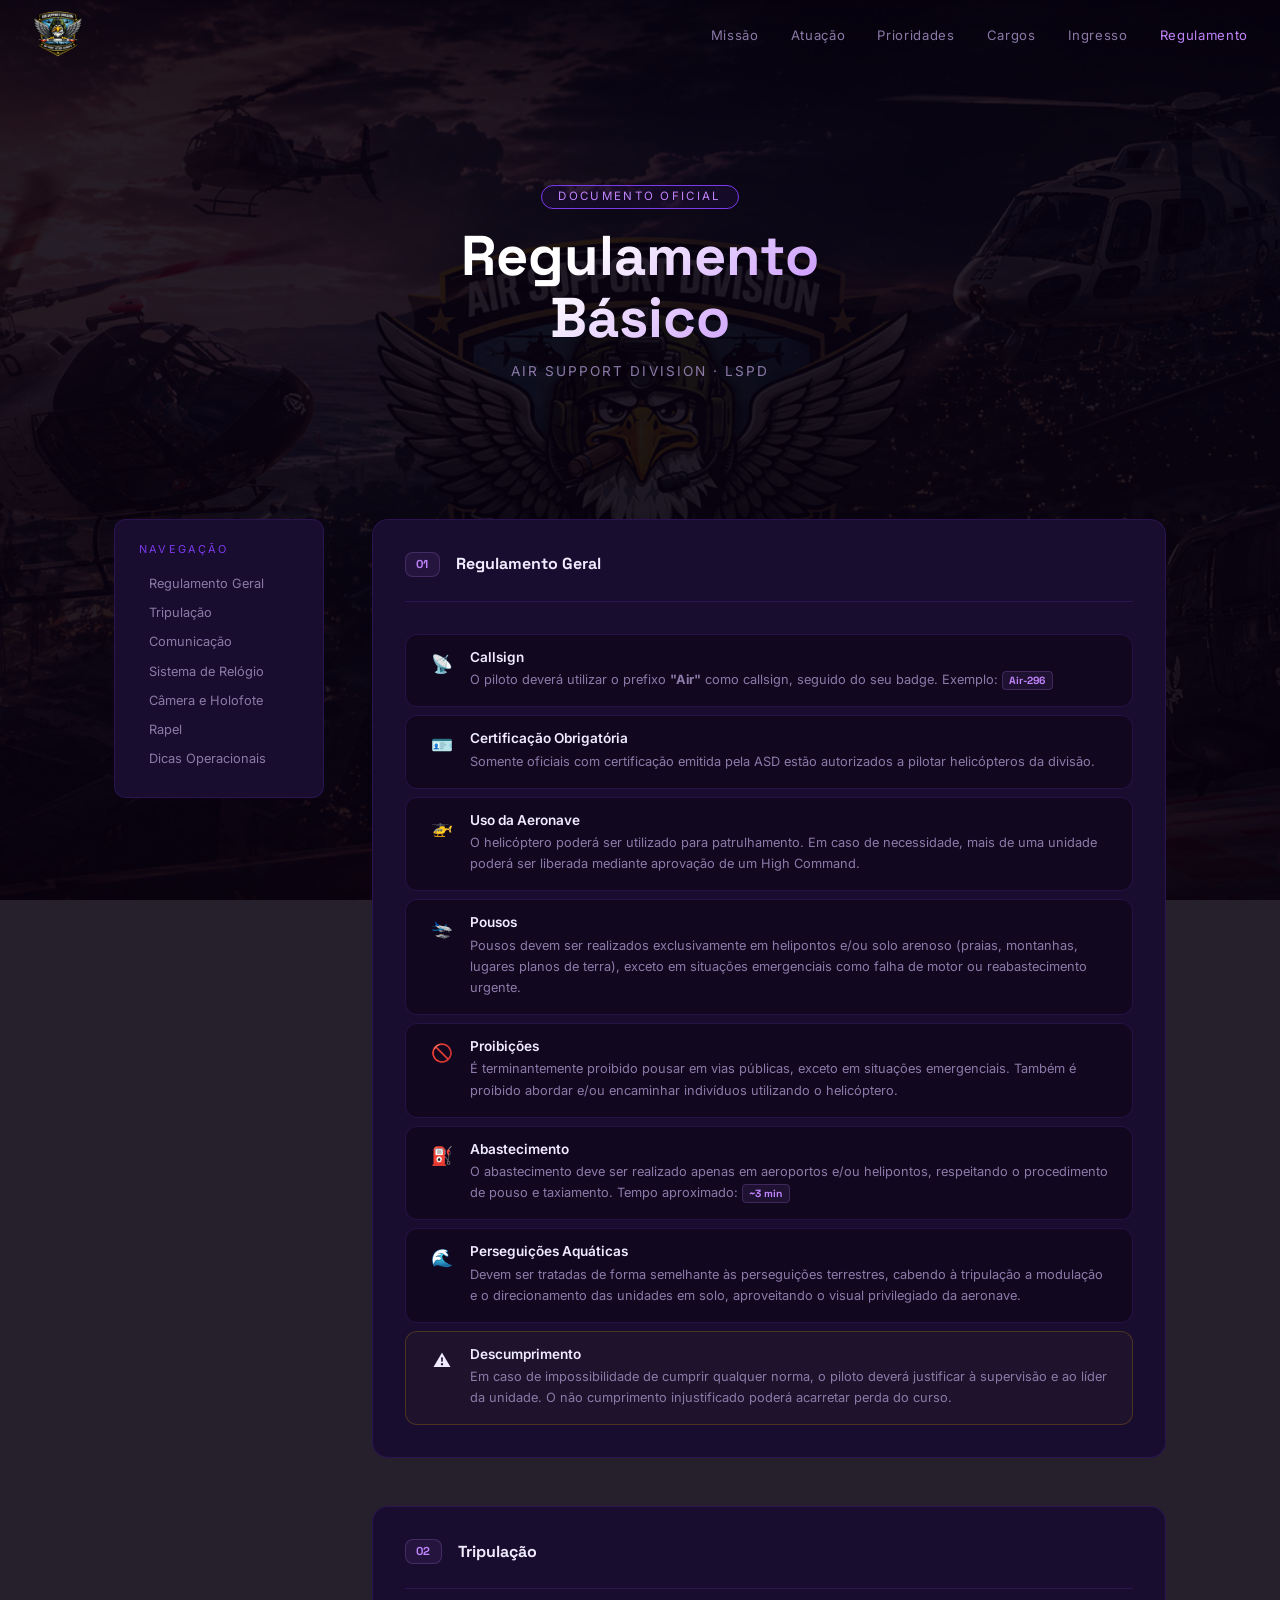
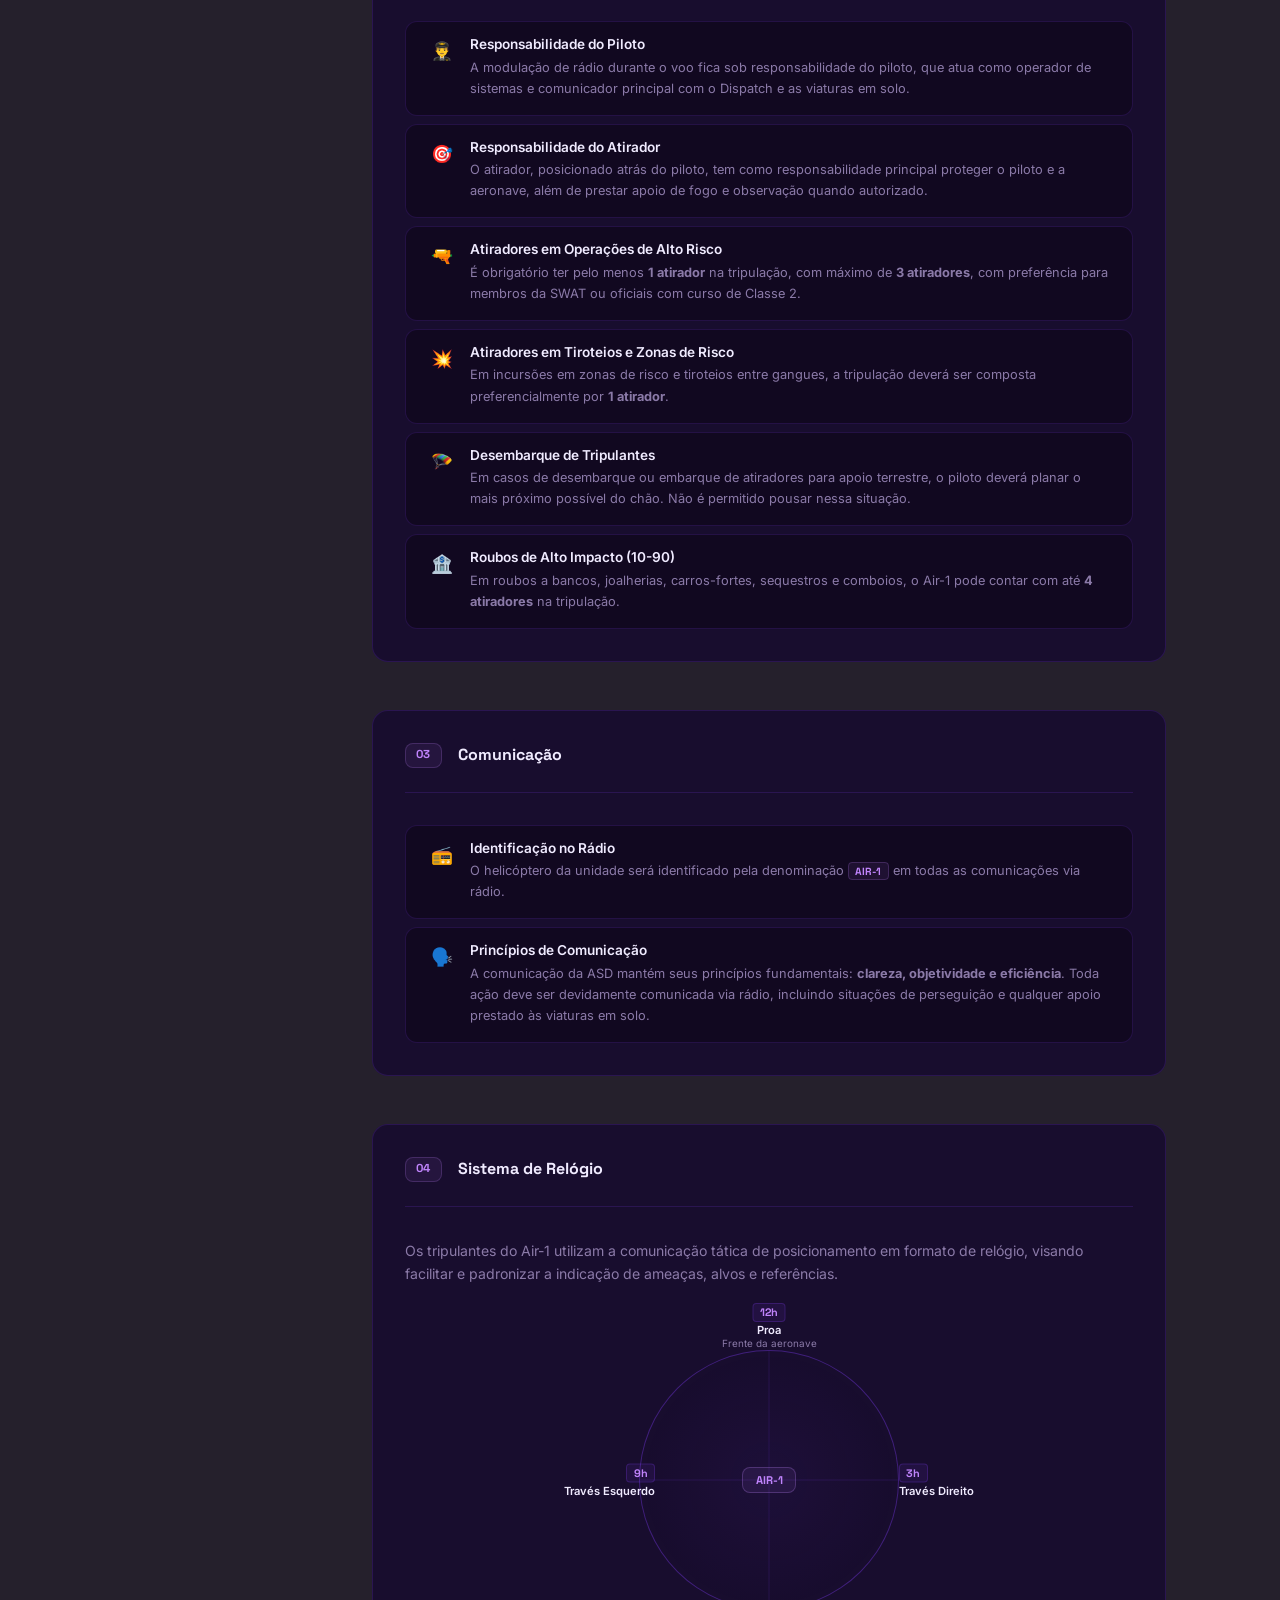
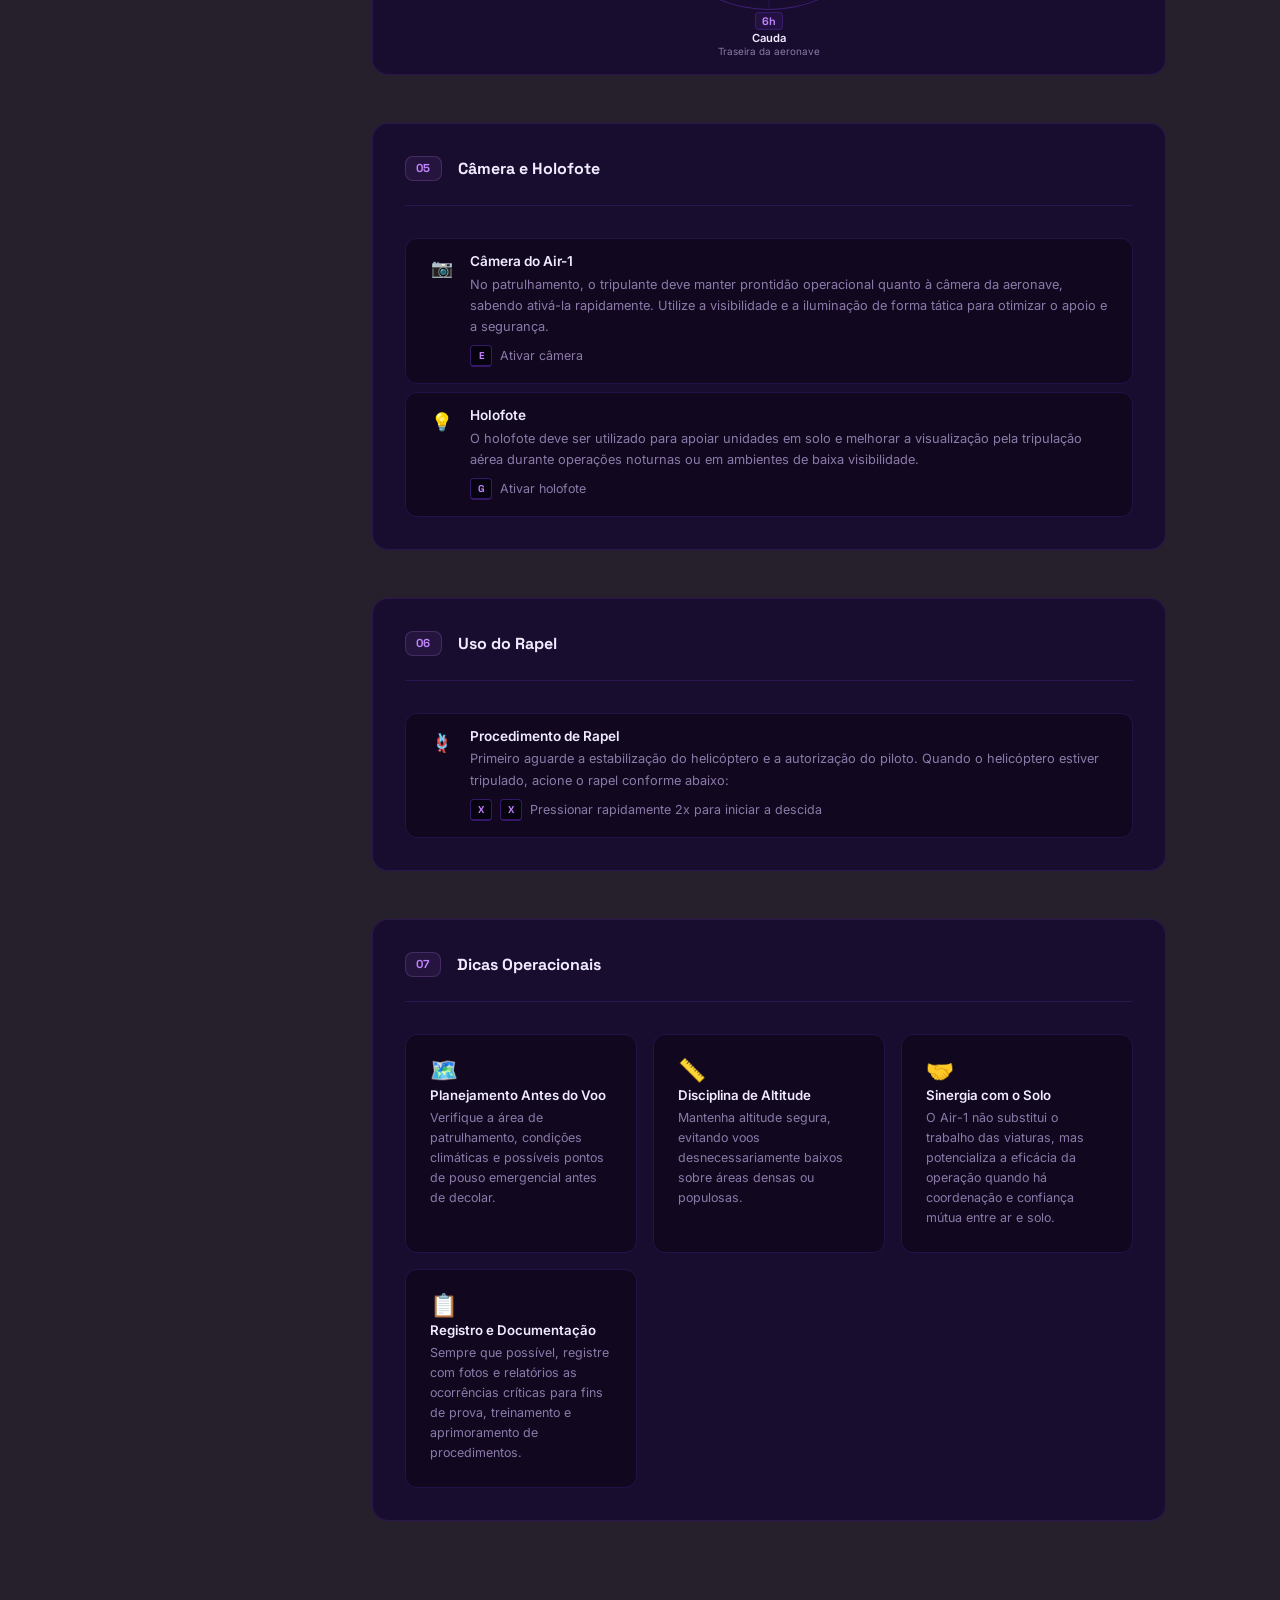
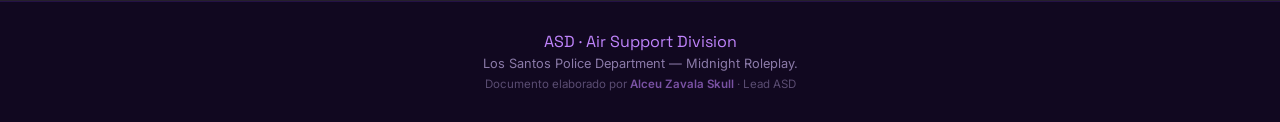
==== pages/regulations.html @ 96100bbd "feat(squad-internal): creates the A.S.D proposal" ====
<!DOCTYPE html>
<html lang="pt-BR">
<head>
  <meta charset="UTF-8" />
  <script src="../assets/js/splash.js" defer></script>
  <meta name="viewport" content="width=device-width, initial-scale=1.0"/>
  <meta name="description" content="Regulamento Básico da Air Support Division — LSPD."/>
  <link rel="icon" type="image/png" href="assets/images/logo-asd.png"/>
  <title>Regulamento | ASD – LSPD</title>

  <link rel="stylesheet" href="../assets/css/reset.css"/>
  <link rel="stylesheet" href="../assets/css/variables.css"/>
  <link rel="stylesheet" href="../assets/css/base.css"/>
  <link rel="stylesheet" href="../assets/css/components.css"/>
  <link rel="stylesheet" href="../assets/css/nav.css"/>
  <link rel="stylesheet" href="../assets/css/sections.css"/>
  <link rel="stylesheet" href="../assets/css/regulations.css"/>
</head>
<body>

  <header>
    <nav class="nav">
     <a href="../index.html" class="nav__logo">
      <img src="../assets/images/logo-asd.png" alt="ASD Logo" class="nav__logo-img"/>
    </a>
      <ul class="nav__links">
        <li><a href="../index.html#mission">Missão</a></li>
        <li><a href="../index.html#operations">Atuação</a></li>
        <li><a href="../index.html#priorities">Prioridades</a></li>
        <li><a href="../index.html#ranks">Cargos</a></li>
        <li><a href="../index.html#join">Ingresso</a></li>
        <li><a href="regulations.html" class="nav__link--active">Regulamento</a></li>
      </ul>
      <button class="nav__toggle" aria-label="Menu">
        <span></span><span></span><span></span>
      </button>
    </nav>
    <div class="nav__mobile">
      <a href="../index.html#mission">Missão</a>
      <a href="../index.html#operations">Atuação</a>
      <a href="../index.html#priorities">Prioridades</a>
      <a href="../index.html#ranks">Cargos</a>
      <a href="../index.html#join">Ingresso</a>
      <a href="regulations.html">Regulamento</a>
    </div>
  </header>

  <section class="page-hero">
    <div class="page-hero__grid"></div>
    <div class="page-hero__content">
      <span class="badge">Documento Oficial</span>
      <h1 class="page-hero__title">Regulamento<br/>Básico</h1>
      <p class="page-hero__subtitle">Air Support Division · LSPD</p>
    </div>
  </section>

  <main class="reg-main">
    <div class="container">
      <div class="reg-layout">

        <aside class="reg-sidebar">
          <div class="reg-sidebar__inner">
            <p class="reg-sidebar__label">Navegação</p>
            <nav class="reg-nav">
              <a href="#general"       class="reg-nav__link">Regulamento Geral</a>
              <a href="#crew"          class="reg-nav__link">Tripulação</a>
              <a href="#communication" class="reg-nav__link">Comunicação</a>
              <a href="#clock"         class="reg-nav__link">Sistema de Relógio</a>
              <a href="#camera"        class="reg-nav__link">Câmera e Holofote</a>
              <a href="#rappel"        class="reg-nav__link">Rapel</a>
              <a href="#tips"          class="reg-nav__link">Dicas Operacionais</a>
            </nav>
          </div>
        </aside>

        <div class="reg-content">

          <!-- GENERAL -->
          <article id="general" class="reg-article reveal">
            <div class="reg-article__header">
              <span class="reg-article__num">01</span>
              <h2 class="reg-article__title">Regulamento Geral</h2>
            </div>
            <div class="reg-rules">

              <div class="reg-rule reveal">
                <div class="reg-rule__icon">📡</div>
                <div class="reg-rule__body">
                  <h3>Callsign</h3>
                  <p>O piloto deverá utilizar o prefixo <strong>"Air"</strong> como callsign, seguido do seu badge. Exemplo: <span class="inline-tag">Air-296</span></p>
                </div>
              </div>

              <div class="reg-rule reveal">
                <div class="reg-rule__icon">🪪</div>
                <div class="reg-rule__body">
                  <h3>Certificação Obrigatória</h3>
                  <p>Somente oficiais com certificação emitida pela ASD estão autorizados a pilotar helicópteros da divisão.</p>
                </div>
              </div>

              <div class="reg-rule reveal">
                <div class="reg-rule__icon">🚁</div>
                <div class="reg-rule__body">
                  <h3>Uso da Aeronave</h3>
                  <p>O helicóptero poderá ser utilizado para patrulhamento. Em caso de necessidade, mais de uma unidade poderá ser liberada mediante aprovação de um High Command.</p>
                </div>
              </div>

              <div class="reg-rule reveal">
                <div class="reg-rule__icon">🛬</div>
                <div class="reg-rule__body">
                  <h3>Pousos</h3>
                  <p>Pousos devem ser realizados exclusivamente em helipontos e/ou solo arenoso (praias, montanhas, lugares planos de terra), exceto em situações emergenciais como falha de motor ou reabastecimento urgente.</p>
                </div>
              </div>

              <div class="reg-rule reveal">
                <div class="reg-rule__icon">🚫</div>
                <div class="reg-rule__body">
                  <h3>Proibições</h3>
                  <p>É terminantemente proibido pousar em vias públicas, exceto em situações emergenciais. Também é proibido abordar e/ou encaminhar indivíduos utilizando o helicóptero.</p>
                </div>
              </div>

              <div class="reg-rule reveal">
                <div class="reg-rule__icon">⛽</div>
                <div class="reg-rule__body">
                  <h3>Abastecimento</h3>
                  <p>O abastecimento deve ser realizado apenas em aeroportos e/ou helipontos, respeitando o procedimento de pouso e taxiamento. Tempo aproximado: <span class="inline-tag">~3 min</span></p>
                </div>
              </div>

              <div class="reg-rule reveal">
                <div class="reg-rule__icon">🌊</div>
                <div class="reg-rule__body">
                  <h3>Perseguições Aquáticas</h3>
                  <p>Devem ser tratadas de forma semelhante às perseguições terrestres, cabendo à tripulação a modulação e o direcionamento das unidades em solo, aproveitando o visual privilegiado da aeronave.</p>
                </div>
              </div>

              <div class="reg-rule reg-rule--warn reveal">
                <div class="reg-rule__icon">⚠️</div>
                <div class="reg-rule__body">
                  <h3>Descumprimento</h3>
                  <p>Em caso de impossibilidade de cumprir qualquer norma, o piloto deverá justificar à supervisão e ao líder da unidade. O não cumprimento injustificado poderá acarretar perda do curso.</p>
                </div>
              </div>

            </div>
          </article>

          <!-- CREW -->
          <article id="crew" class="reg-article reveal">
            <div class="reg-article__header">
              <span class="reg-article__num">02</span>
              <h2 class="reg-article__title">Tripulação</h2>
            </div>
            <div class="reg-rules">

              <div class="reg-rule reveal">
                <div class="reg-rule__icon">👨‍✈️</div>
                <div class="reg-rule__body">
                  <h3>Responsabilidade do Piloto</h3>
                  <p>A modulação de rádio durante o voo fica sob responsabilidade do piloto, que atua como operador de sistemas e comunicador principal com o Dispatch e as viaturas em solo.</p>
                </div>
              </div>

              <div class="reg-rule reveal">
                <div class="reg-rule__icon">🎯</div>
                <div class="reg-rule__body">
                  <h3>Responsabilidade do Atirador</h3>
                  <p>O atirador, posicionado atrás do piloto, tem como responsabilidade principal proteger o piloto e a aeronave, além de prestar apoio de fogo e observação quando autorizado.</p>
                </div>
              </div>

              <div class="reg-rule reveal">
                <div class="reg-rule__icon">🔫</div>
                <div class="reg-rule__body">
                  <h3>Atiradores em Operações de Alto Risco</h3>
                  <p>É obrigatório ter pelo menos <strong>1 atirador</strong> na tripulação, com máximo de <strong>3 atiradores</strong>, com preferência para membros da SWAT ou oficiais com curso de Classe 2.</p>
                </div>
              </div>

              <div class="reg-rule reveal">
                <div class="reg-rule__icon">💥</div>
                <div class="reg-rule__body">
                  <h3>Atiradores em Tiroteios e Zonas de Risco</h3>
                  <p>Em incursões em zonas de risco e tiroteios entre gangues, a tripulação deverá ser composta preferencialmente por <strong>1 atirador</strong>.</p>
                </div>
              </div>

              <div class="reg-rule reveal">
                <div class="reg-rule__icon">🪂</div>
                <div class="reg-rule__body">
                  <h3>Desembarque de Tripulantes</h3>
                  <p>Em casos de desembarque ou embarque de atiradores para apoio terrestre, o piloto deverá planar o mais próximo possível do chão. Não é permitido pousar nessa situação.</p>
                </div>
              </div>

              <div class="reg-rule reveal">
                <div class="reg-rule__icon">🏦</div>
                <div class="reg-rule__body">
                  <h3>Roubos de Alto Impacto (10-90)</h3>
                  <p>Em roubos a bancos, joalherias, carros-fortes, sequestros e comboios, o Air-1 pode contar com até <strong>4 atiradores</strong> na tripulação.</p>
                </div>
              </div>

            </div>
          </article>

          <!-- COMMUNICATION -->
          <article id="communication" class="reg-article reveal">
            <div class="reg-article__header">
              <span class="reg-article__num">03</span>
              <h2 class="reg-article__title">Comunicação</h2>
            </div>
            <div class="reg-rules">

              <div class="reg-rule reveal">
                <div class="reg-rule__icon">📻</div>
                <div class="reg-rule__body">
                  <h3>Identificação no Rádio</h3>
                  <p>O helicóptero da unidade será identificado pela denominação <span class="inline-tag">AIR-1</span> em todas as comunicações via rádio.</p>
                </div>
              </div>

              <div class="reg-rule reveal">
                <div class="reg-rule__icon">🗣️</div>
                <div class="reg-rule__body">
                  <h3>Princípios de Comunicação</h3>
                  <p>A comunicação da ASD mantém seus princípios fundamentais: <strong>clareza, objetividade e eficiência</strong>. Toda ação deve ser devidamente comunicada via rádio, incluindo situações de perseguição e qualquer apoio prestado às viaturas em solo.</p>
                </div>
              </div>

            </div>
          </article>

          <!-- CLOCK -->
          <article id="clock" class="reg-article reveal">
            <div class="reg-article__header">
              <span class="reg-article__num">04</span>
              <h2 class="reg-article__title">Sistema de Relógio</h2>
            </div>
            <p class="reg-article__desc">Os tripulantes do Air-1 utilizam a comunicação tática de posicionamento em formato de relógio, visando facilitar e padronizar a indicação de ameaças, alvos e referências.</p>

            <div class="clock-diagram reveal">
              <div class="clock-face">
                <div class="clock-center">AIR-1</div>
                <div class="clock-point clock-point--top">
                  <span class="clock-point__tag">12h</span>
                  <span class="clock-point__label">Proa</span>
                  <small>Frente da aeronave</small>
                </div>
                <div class="clock-point clock-point--right">
                  <span class="clock-point__tag">3h</span>
                  <span class="clock-point__label">Través Direito</span>
                </div>
                <div class="clock-point clock-point--bottom">
                  <span class="clock-point__tag">6h</span>
                  <span class="clock-point__label">Cauda</span>
                  <small>Traseira da aeronave</small>
                </div>
                <div class="clock-point clock-point--left">
                  <span class="clock-point__tag">9h</span>
                  <span class="clock-point__label">Través Esquerdo</span>
                </div>
                <div class="clock-line clock-line--v"></div>
                <div class="clock-line clock-line--h"></div>
              </div>
            </div>
          </article>

          <!-- CAMERA -->
          <article id="camera" class="reg-article reveal">
            <div class="reg-article__header">
              <span class="reg-article__num">05</span>
              <h2 class="reg-article__title">Câmera e Holofote</h2>
            </div>
            <div class="reg-rules">

              <div class="reg-rule reveal">
                <div class="reg-rule__icon">📷</div>
                <div class="reg-rule__body">
                  <h3>Câmera do Air-1</h3>
                  <p>No patrulhamento, o tripulante deve manter prontidão operacional quanto à câmera da aeronave, sabendo ativá-la rapidamente. Utilize a visibilidade e a iluminação de forma tática para otimizar o apoio e a segurança.</p>
                  <div class="keybind-row">
                    <div class="keybind">
                      <span class="key">E</span>
                      <span>Ativar câmera</span>
                    </div>
                  </div>
                </div>
              </div>

              <div class="reg-rule reveal">
                <div class="reg-rule__icon">💡</div>
                <div class="reg-rule__body">
                  <h3>Holofote</h3>
                  <p>O holofote deve ser utilizado para apoiar unidades em solo e melhorar a visualização pela tripulação aérea durante operações noturnas ou em ambientes de baixa visibilidade.</p>
                  <div class="keybind-row">
                    <div class="keybind">
                      <span class="key">G</span>
                      <span>Ativar holofote</span>
                    </div>
                  </div>
                </div>
              </div>

            </div>
          </article>

          <!-- RAPPEL -->
          <article id="rappel" class="reg-article reveal">
            <div class="reg-article__header">
              <span class="reg-article__num">06</span>
              <h2 class="reg-article__title">Uso do Rapel</h2>
            </div>
            <div class="reg-rules">

              <div class="reg-rule reveal">
                <div class="reg-rule__icon">🪢</div>
                <div class="reg-rule__body">
                  <h3>Procedimento de Rapel</h3>
                  <p>Primeiro aguarde a estabilização do helicóptero e a autorização do piloto. Quando o helicóptero estiver tripulado, acione o rapel conforme abaixo:</p>
                  <div class="keybind-row">
                    <div class="keybind">
                      <span class="key">X</span>
                      <span class="key">X</span>
                      <span>Pressionar rapidamente 2x para iniciar a descida</span>
                    </div>
                  </div>
                </div>
              </div>

            </div>
          </article>

          <!-- TIPS -->
          <article id="tips" class="reg-article reveal">
            <div class="reg-article__header">
              <span class="reg-article__num">07</span>
              <h2 class="reg-article__title">Dicas Operacionais</h2>
            </div>
            <div class="tips-grid">

              <div class="tip-card reveal">
                <div class="tip-card__icon">🗺️</div>
                <h3>Planejamento Antes do Voo</h3>
                <p>Verifique a área de patrulhamento, condições climáticas e possíveis pontos de pouso emergencial antes de decolar.</p>
              </div>
              <div class="tip-card reveal">
                <div class="tip-card__icon">📏</div>
                <h3>Disciplina de Altitude</h3>
                <p>Mantenha altitude segura, evitando voos desnecessariamente baixos sobre áreas densas ou populosas.</p>
              </div>
              <div class="tip-card reveal">
                <div class="tip-card__icon">🤝</div>
                <h3>Sinergia com o Solo</h3>
                <p>O Air-1 não substitui o trabalho das viaturas, mas potencializa a eficácia da operação quando há coordenação e confiança mútua entre ar e solo.</p>
              </div>
              <div class="tip-card reveal">
                <div class="tip-card__icon">📋</div>
                <h3>Registro e Documentação</h3>
                <p>Sempre que possível, registre com fotos e relatórios as ocorrências críticas para fins de prova, treinamento e aprimoramento de procedimentos.</p>
              </div>

            </div>
          </article>

        </div>
      </div>
    </div>
  </main>

  <footer class="footer">
    <div class="container">
      <p class="footer__brand">ASD · Air Support Division</p>
      <p class="footer__text">Los Santos Police Department &mdash; Midnight Roleplay.</p>
      <p class="footer__credit">Documento elaborado por <span>Alceu Zavala Skull</span> · Lead ASD</p>

    </div>
  </footer>

  <script src="../assets/js/nav.js"></script>
  <script src="../assets/js/animations.js"></script>
  <script src="../assets/js/regulations.js"></script>
<div class="splash" id="splash">
  <div class="splash__bg" style="background-image: url('../assets/images/logo-asd.png')"></div>
  <img src="../assets/images/logo-asd.png" alt="ASD" class="splash__logo"/>
</div>
</div>
</div>
</body>
</html>
---- assets/css/variables.css ----
@import url('https://fonts.googleapis.com/css2?family=Inter:wght@300;400;600;700;900&family=Space+Grotesk:wght@400;500;600;700&display=swap');

:root {
  /* Colors */
  --color-bg:           #07020f;
  --color-surface:      #110820;
  --color-card:         #180d2e;
  --color-accent:       #7c3aed;
  --color-accent-alt:   #c084fc;
  --color-text:         #f0ebff;
  --color-muted:        #8b7aa8;
  --color-border:       rgba(124, 58, 237, 0.18);
  --color-border-hover: rgba(124, 58, 237, 0.4);

  /* Glow */
  --glow-accent: 0 0 24px rgba(124, 58, 237, 0.35);
  --glow-alt:    0 0 32px rgba(192, 132, 252, 0.5);

  /* Typography */
  --font-body:    'Inter', sans-serif;
  --font-display: 'Space Grotesk', sans-serif;

  /* Spacing */
  --space-xs:  0.25rem;
  --space-sm:  0.5rem;
  --space-md:  1rem;
  --space-lg:  1.5rem;
  --space-xl:  2rem;
  --space-2xl: 3rem;
  --space-3xl: 5rem;

  /* Border radius */
  --radius-sm:  8px;
  --radius-md:  12px;
  --radius-lg:  16px;
  --radius-pill: 100px;

  /* Transitions */
  --transition-fast: 0.2s ease;
  --transition-base: 0.25s ease;
  --transition-slow: 0.3s ease;

  /* Layout */
  --container-max: 1100px;
  --nav-height: 68px;
}
---- assets/css/base.css ----
@import url('https://fonts.googleapis.com/css2?family=Inter:wght@300;400;600;700;900&family=Space+Grotesk:wght@400;500;600;700&display=swap');

body {
  background-color: var(--color-bg);
  color: var(--color-text);
  font-family: var(--font-body);
  overflow-x: hidden;
}

.container {
  max-width: var(--container-max);
  margin: 0 auto;
  padding: 0 var(--space-lg);
}

section {
  padding: var(--space-3xl) 0;
}

.section-label {
  font-size: 0.72rem;
  letter-spacing: 0.25em;
  text-transform: uppercase;
  color: var(--color-accent);
  margin-bottom: var(--space-sm);
  display: block;
}

.section-title {
  font-family: var(--font-display);
  font-size: clamp(1.6rem, 3.5vw, 2.4rem);
  font-weight: 700;
  line-height: 1.2;
  margin-bottom: var(--space-md);
}

.section-desc {
  color: var(--color-muted);
  max-width: 600px;
  line-height: 1.7;
  font-size: 0.95rem;
}

.surface-bg {
  background-color: var(--color-surface);
}

/* ── Splash Screen ── */
.splash {
  position: fixed;
  inset: 0;
  z-index: 9999;
  display: flex;
  align-items: center;
  justify-content: center;
  background: var(--color-bg);
  transition: opacity 0.8s ease, visibility 0.8s ease;
}

.splash__bg {
  position: absolute;
  inset: 0;
  background-image: url('assets/images/logo-asd.png');
  background-size: 50%;
  background-position: center;
  background-repeat: no-repeat;
  opacity: 0.06;
}

.splash__logo {
  position: relative;
  z-index: 2;
  width: 320px;
  height: 320px;
  object-fit: contain;
  filter: drop-shadow(0 0 40px rgba(124, 58, 237, 0.4));
  animation: splashPulse 2s ease-in-out infinite;
}

@keyframes splashPulse {
  0%, 100% { transform: scale(1);    opacity: 1; }
  50%       { transform: scale(1.04); opacity: 0.9; }
}

.splash.hidden {
  opacity: 0;
  visibility: hidden;
}
---- assets/css/components.css ----
/* ── Buttons ── */
.btn {
  display: inline-block;
  padding: 0.75rem 2rem;
  border-radius: var(--radius-sm);
  font-family: var(--font-body);
  font-weight: 600;
  font-size: 0.9rem;
  letter-spacing: 0.05em;
  border: none;
  cursor: pointer;
  transition: all var(--transition-base);
}

.btn-primary {
  background: var(--color-accent);
  color: #fff;
  box-shadow: var(--glow-accent);
}

.btn-primary:hover {
  background: var(--color-accent-alt);
  color: #07020f;
  transform: translateY(-2px);
  box-shadow: var(--glow-alt);
}

.btn-outline {
  background: transparent;
  color: var(--color-text);
  border: 1px solid var(--color-border);
}

.btn-outline:hover {
  border-color: var(--color-accent);
  color: var(--color-accent-alt);
  transform: translateY(-2px);
}

/* ── Badge ── */
.badge {
  display: inline-block;
  border: 1px solid var(--color-accent);
  color: var(--color-accent-alt);
  font-size: 0.72rem;
  letter-spacing: 0.2em;
  text-transform: uppercase;
  padding: 0.35rem 1rem;
  border-radius: var(--radius-pill);
  background: rgba(124, 58, 237, 0.08);
}

/* ── Cards ── */
.card {
  background: var(--color-card);
  border: 1px solid var(--color-border);
  border-radius: var(--radius-md);
  transition: all var(--transition-slow);
}

.card:hover {
  border-color: var(--color-border-hover);
  box-shadow: var(--glow-accent);
  transform: translateY(-4px);
}

.card-lined::before {
  content: '';
  position: absolute;
  top: 0; left: 0; right: 0;
  height: 2px;
  background: linear-gradient(90deg, var(--color-accent), var(--color-accent-alt));
  transform: scaleX(0);
  transition: transform var(--transition-slow);
  transform-origin: left;
}

.card-lined:hover::before {
  transform: scaleX(1);
}

/* ── Code tag ── */
.code-tag {
  font-family: var(--font-display);
  font-size: 0.8rem;
  color: var(--color-accent-alt);
  background: rgba(192, 132, 252, 0.08);
  border: 1px solid rgba(192, 132, 252, 0.2);
  padding: 0.5rem 0.75rem;
  border-radius: var(--radius-sm);
  white-space: nowrap;
}

/* ── Step number ── */
.step-num {
  font-family: var(--font-display);
  font-size: 0.75rem;
  font-weight: 700;
  color: var(--color-accent-alt);
  background: rgba(192, 132, 252, 0.08);
  border: 1px solid rgba(192, 132, 252, 0.2);
  width: 32px;
  height: 32px;
  border-radius: var(--radius-sm);
  display: flex;
  align-items: center;
  justify-content: center;
  flex-shrink: 0;
}

/* ── Dot ── */
.dot {
  width: 8px;
  height: 8px;
  border-radius: 50%;
  background: var(--color-accent-alt);
  flex-shrink: 0;
}

/* ── Stat card ── */
.stat-card {
  background: var(--color-card);
  border: 1px solid var(--color-border);
  border-radius: var(--radius-md);
  padding: var(--space-lg);
  text-align: center;
  transition: all var(--transition-base);
}

.stat-card:hover {
  border-color: var(--color-accent);
  box-shadow: var(--glow-accent);
  transform: translateY(-3px);
}

.stat-number {
  font-family: var(--font-display);
  font-size: 2rem;
  font-weight: 900;
  color: var(--color-accent-alt);
}

.stat-label {
  font-size: 0.75rem;
  color: var(--color-muted);
  text-transform: uppercase;
  letter-spacing: 0.1em;
  margin-top: var(--space-xs);
}
---- assets/css/nav.css ----
.nav {
  position: fixed;
  top: 0; left: 0; right: 0;
  z-index: 9999;
  height: var(--nav-height);
  padding: 0 var(--space-xl);
  display: flex;
  align-items: center;
  justify-content: space-between;
  background: transparent;
  backdrop-filter: none;
  -webkit-backdrop-filter: none;
  border-bottom: none;
  transition: background var(--transition-base);
}

.nav--scrolled {
  background: rgba(7, 2, 15, 0.97);
  backdrop-filter: blur(12px);
  -webkit-backdrop-filter: blur(12px);
  border-bottom: 1px solid var(--color-border);
}

.nav__logo-img {
  width: 52px;
  height: 52px;
  object-fit: contain;
}

.nav__logo {
  font-family: var(--font-display);
  font-size: 0.9rem;
  font-weight: 700;
  color: var(--color-accent-alt);
  letter-spacing: 0.1em;
}

.nav__links {
  display: flex;
  gap: var(--space-xl);
}

.nav__links a {
  font-size: 0.82rem;
  color: var(--color-muted);
  letter-spacing: 0.05em;
  transition: color var(--transition-fast);
  position: relative;
}

.nav__links a::after {
  content: '';
  position: absolute;
  bottom: -4px;
  left: 0; right: 0;
  height: 1px;
  background: var(--color-accent-alt);
  transform: scaleX(0);
  transition: transform var(--transition-base);
}

.nav__links a:hover {
  color: var(--color-accent-alt);
}

.nav__links a:hover::after {
  transform: scaleX(1);
}

.nav__toggle {
  display: none;
  flex-direction: column;
  gap: 5px;
  cursor: pointer;
  padding: var(--space-sm);
  background: none;
  border: none;
}

.nav__toggle span {
  display: block;
  width: 24px;
  height: 2px;
  background: var(--color-text);
  border-radius: 2px;
  transition: all var(--transition-base);
}

.nav__toggle.active span:nth-child(1) {
  transform: translateY(7px) rotate(45deg);
}
.nav__toggle.active span:nth-child(2) {
  opacity: 0;
}
.nav__toggle.active span:nth-child(3) {
  transform: translateY(-7px) rotate(-45deg);
}

.nav__mobile {
  display: none;
  position: fixed;
  top: var(--nav-height);
  left: 0; right: 0;
  background: rgba(7, 2, 15, 0.98);
  backdrop-filter: blur(12px);
  border-bottom: 1px solid var(--color-border);
  padding: var(--space-lg);
  flex-direction: column;
  gap: var(--space-md);
  z-index: 9998;
}

.nav__mobile.open {
  display: flex;
}

.nav__mobile a {
  font-size: 0.9rem;
  color: var(--color-muted);
  padding: var(--space-sm) 0;
  border-bottom: 1px solid var(--color-border);
  transition: color var(--transition-fast);
}

.nav__mobile a:hover {
  color: var(--color-accent-alt);
}

@media (max-width: 768px) {
  .nav__links  { display: none; }
  .nav__toggle { display: flex; }
}
---- assets/css/sections.css ----
/* ── Mission ── */
.mission__grid {
  display: grid;
  grid-template-columns: 1fr 1fr;
  gap: var(--space-xl);
  margin-top: var(--space-2xl);
  align-items: center;
}

.mission__text p {
  color: var(--color-muted);
  line-height: 1.8;
  margin-bottom: var(--space-md);
  font-size: 0.95rem;
}

.mission__stats {
  display: grid;
  grid-template-columns: 1fr 1fr;
  gap: var(--space-md);
}

/* ── Operations ── */
.ops__grid {
  display: grid;
  grid-template-columns: repeat(auto-fit, minmax(220px, 1fr));
  gap: var(--space-lg);
  margin-top: var(--space-2xl);
}

.ops__card {
  padding: 1.75rem var(--space-lg);
  position: relative;
  overflow: hidden;
}

.ops__icon {
  font-size: 1.8rem;
  margin-bottom: var(--space-sm);
}

.ops__card h3 {
  font-size: 0.9rem;
  font-weight: 600;
  margin-bottom: 0.4rem;
}

.ops__card p {
  font-size: 0.8rem;
  color: var(--color-muted);
  line-height: 1.6;
}

/* ── Priorities ── */
.priority__list {
  margin-top: var(--space-2xl);
  display: flex;
  flex-direction: column;
  gap: var(--space-md);
}

.priority__item {
  display: flex;
  align-items: center;
  gap: var(--space-lg);
  padding: var(--space-lg);
}

.priority__item .code-tag {
  flex-shrink: 0;
  width: 120px;
  text-align: center;
}

.priority__text {
  display: flex;
  flex-direction: column;
  justify-content: center;
  gap: 0.35rem;
  flex: 1;
  min-width: 0;
}

.priority__item h3 {
  font-size: 0.95rem;
  font-weight: 600;
  margin: 0;
}

.priority__item p {
  font-size: 0.82rem;
  color: var(--color-muted);
  line-height: 1.6;
  margin: 0;
}

/* ── Ranks ── */
.ranks__grid {
  display: grid;
  grid-template-columns: repeat(auto-fit, minmax(180px, 1fr));
  gap: var(--space-md);
  margin-top: var(--space-2xl);
}

.rank__card {
  padding: var(--space-lg);
  text-align: center;
}

.rank__icon {
  font-size: 2rem;
  margin-bottom: var(--space-sm);
}

.rank__name {
  font-family: var(--font-display);
  font-size: 0.78rem;
  font-weight: 700;
  color: var(--color-accent-alt);
  letter-spacing: 0.1em;
  margin-bottom: var(--space-sm);
}

.rank__desc {
  font-size: 0.78rem;
  color: var(--color-muted);
  line-height: 1.6;
}

/* ── Join ── */
.join__inner {
  background: var(--color-card);
  border: 1px solid var(--color-border);
  border-radius: var(--radius-lg);
  padding: var(--space-2xl);
  margin-top: var(--space-2xl);
  display: grid;
  grid-template-columns: 1fr 1fr;
  gap: var(--space-2xl);
  align-items: start;
}

.join__reqs h3,
.join__steps h3 {
  font-size: 0.72rem;
  letter-spacing: 0.2em;
  text-transform: uppercase;
  color: var(--color-accent);
  margin-bottom: var(--space-md);
}

.req__item {
  display: flex;
  align-items: center;
  gap: var(--space-sm);
  padding: 0.75rem 0;
  border-bottom: 1px solid var(--color-border);
  font-size: 0.88rem;
  color: var(--color-muted);
}

.req__item:last-child {
  border-bottom: none;
}

.step__item {
  display: flex;
  align-items: flex-start;
  gap: var(--space-md);
  margin-bottom: var(--space-lg);
}

.step__text h4 {
  font-size: 0.9rem;
  font-weight: 600;
  margin-bottom: 0.2rem;
}

.step__text p {
  font-size: 0.8rem;
  color: var(--color-muted);
  line-height: 1.5;
}

.join__cta {
  display: flex;
  justify-content: center;
  margin-top: var(--space-xl);
}

/* ── Footer ── */
.footer {
  background: var(--color-surface);
  border-top: 1px solid var(--color-border);
  padding: var(--space-xl) 0;
  text-align: center;
}

.footer__brand {
  font-family: var(--font-display);
  font-size: 1rem;
  color: var(--color-accent-alt);
  margin-bottom: var(--space-sm);
}

.footer__text {
  font-size: 0.8rem;
  color: var(--color-muted);
}

/* ── Animations (reveal on scroll) ── */
.reveal {
  opacity: 0;
  transform: translateY(24px);
  transition: opacity 0.6s ease, transform 0.6s ease;
}

.reveal.visible {
  opacity: 1;
  transform: translateY(0);
}

/* ── Responsive ── */
@media (max-width: 768px) {
  .mission__grid { grid-template-columns: 1fr; }
  .join__inner   { grid-template-columns: 1fr; gap: var(--space-xl); }
}

@media (max-width: 480px) {
  .mission__stats { grid-template-columns: 1fr 1fr; }
}
---- assets/css/regulations.css ----
html {
  background-image: url('../../assets/images/image.png');
  background-size: cover;
  background-position: center top;
  background-repeat: no-repeat;
  background-attachment: fixed;
}

body {
  background-color: rgba(7, 2, 15, 0.88);
}

/* ── Active nav link ── */
.nav__link--active {
  color: var(--color-accent-alt) !important;
}

/* ── Page Hero ── */
.page-hero {
  min-height: 55vh;
  display: flex;
  align-items: center;
  justify-content: center;
  text-align: center;
  position: relative;
  padding: var(--space-xl);
  padding-top: calc(var(--nav-height) + var(--space-xl));
  overflow: hidden;
}

.page-hero__grid {
  display: none;
}

.page-hero__content {
  position: relative;
  z-index: 1;
  display: flex;
  flex-direction: column;
  align-items: center;
  gap: var(--space-md);
}

.page-hero__title {
  font-family: var(--font-display);
  font-size: clamp(2rem, 5vw, 3.5rem);
  font-weight: 900;
  line-height: 1.1;
  background: linear-gradient(135deg, #ffffff 30%, var(--color-accent-alt) 100%);
  -webkit-background-clip: text;
  -webkit-text-fill-color: transparent;
  background-clip: text;
}

.page-hero__subtitle {
  font-size: 0.85rem;
  color: var(--color-muted);
  letter-spacing: 0.15em;
  text-transform: uppercase;
}

/* ── Layout ── */
.reg-main {
  padding: var(--space-lg) 0 var(--space-3xl);
}

.reg-layout {
  display: grid;
  grid-template-columns: 210px 1fr;
  gap: var(--space-2xl);
}

/* ── Sidebar ── */
.reg-sidebar {
  position: sticky;
  top: calc(var(--nav-height) + 16px);
  align-self: start;
  height: fit-content;
}

.reg-sidebar__inner {
  background: var(--color-card);
  border: 1px solid var(--color-border);
  border-radius: var(--radius-md);
  padding: var(--space-lg);
}

.reg-sidebar__label {
  font-size: 0.68rem;
  letter-spacing: 0.2em;
  text-transform: uppercase;
  color: var(--color-accent);
  margin-bottom: var(--space-md);
}

.reg-nav {
  display: flex;
  flex-direction: column;
  gap: 2px;
}

.reg-nav__link {
  font-size: 0.8rem;
  color: var(--color-muted);
  padding: 0.45rem var(--space-sm);
  border-radius: var(--radius-sm);
  transition: all var(--transition-fast);
  border-left: 2px solid transparent;
  display: block;
  text-decoration: none;
}

.reg-nav__link:hover,
.reg-nav__link.active {
  color: var(--color-accent-alt);
  background: rgba(124, 58, 237, 0.06);
  border-left-color: var(--color-accent-alt);
}

/* ── Articles ── */
.reg-content {
  display: flex;
  flex-direction: column;
  gap: var(--space-2xl);
  min-width: 0;
}

.reg-article {
  background: var(--color-card);
  border: 1px solid var(--color-border);
  border-radius: var(--radius-lg);
  padding: var(--space-xl);
  scroll-margin-top: calc(var(--nav-height) + 24px);
}

.reg-article__header {
  display: flex;
  align-items: center;
  gap: var(--space-md);
  margin-bottom: var(--space-xl);
  padding-bottom: var(--space-lg);
  border-bottom: 1px solid var(--color-border);
}

.reg-article__num {
  font-family: var(--font-display);
  font-size: 0.72rem;
  font-weight: 700;
  color: var(--color-accent-alt);
  background: rgba(192, 132, 252, 0.08);
  border: 1px solid rgba(192, 132, 252, 0.2);
  padding: 0.35rem 0.65rem;
  border-radius: var(--radius-sm);
  white-space: nowrap;
  flex-shrink: 0;
}

.reg-article__title {
  font-family: var(--font-display);
  font-size: 1rem;
  font-weight: 700;
}

.reg-article__desc {
  color: var(--color-muted);
  font-size: 0.88rem;
  line-height: 1.7;
  margin-bottom: var(--space-xl);
}

/* ── Rules ── */
.reg-rules {
  display: flex;
  flex-direction: column;
  gap: var(--space-sm);
}

.reg-rule {
  display: flex;
  gap: var(--space-md);
  align-items: flex-start;
  padding: var(--space-md) var(--space-lg);
  background: var(--color-surface);
  border: 1px solid var(--color-border);
  border-radius: var(--radius-md);
  transition: border-color var(--transition-base);
}

.reg-rule:hover {
  border-color: var(--color-border-hover);
}

.reg-rule--warn {
  border-color: rgba(255,180,0,0.2);
  background: rgba(255,180,0,0.03);
}

.reg-rule--warn:hover {
  border-color: rgba(255,180,0,0.4);
}

.reg-rule__icon {
  font-size: 1.1rem;
  line-height: 1.5;
  flex-shrink: 0;
  width: 24px;
  text-align: center;
}

.reg-rule__body {
  flex: 1;
  min-width: 0;
}

.reg-rule__body h3 {
  font-size: 0.85rem;
  font-weight: 600;
  margin-bottom: 0.3rem;
  color: var(--color-text);
}

.reg-rule__body p {
  font-size: 0.8rem;
  color: var(--color-muted);
  line-height: 1.65;
  white-space: normal;
  overflow: visible;
  overflow-wrap: break-word;
}

/* ── Inline tag ── */
.inline-tag {
  display: inline;
  font-family: var(--font-display);
  font-size: 0.65rem;
  font-weight: 700;
  color: var(--color-accent-alt);
  background: rgba(192, 132, 252, 0.08);
  border: 1px solid rgba(192, 132, 252, 0.2);
  padding: 0.1rem 0.4rem;
  border-radius: 4px;
  vertical-align: middle;
  white-space: nowrap;
}

/* ── Keybind ── */
.keybind-row {
  margin-top: var(--space-sm);
}

.keybind {
  display: inline-flex;
  align-items: center;
  gap: var(--space-sm);
  font-size: 0.78rem;
  color: var(--color-muted);
  flex-wrap: wrap;
}

.key {
  display: inline-flex;
  align-items: center;
  justify-content: center;
  min-width: 22px;
  height: 22px;
  padding: 0 0.35rem;
  background: var(--color-bg);
  border: 1px solid var(--color-border-hover);
  border-bottom-width: 2px;
  border-radius: 4px;
  font-family: var(--font-display);
  font-size: 0.62rem;
  font-weight: 700;
  color: var(--color-accent-alt);
}

/* ── Clock Diagram ── */
.clock-diagram {
  display: flex;
  justify-content: center;
  padding: var(--space-xl) 0;
}

.clock-face {
  position: relative;
  width: 260px;
  height: 260px;
  border-radius: 50%;
  border: 1px solid var(--color-border-hover);
  background: radial-gradient(circle, rgba(124, 58, 237, 0.06) 0%, transparent 70%);
  display: flex;
  align-items: center;
  justify-content: center;
}

.clock-center {
  font-family: var(--font-display);
  font-size: 0.7rem;
  font-weight: 700;
  color: var(--color-accent-alt);
  background: rgba(192, 132, 252, 0.08);
  border: 1px solid rgba(192, 132, 252, 0.25);
  padding: 0.4rem 0.8rem;
  border-radius: var(--radius-sm);
  z-index: 2;
}

.clock-line {
  position: absolute;
  background: rgba(124, 58, 237, 0.15);
  pointer-events: none;
}

.clock-line--v {
  width: 1px;
  height: 100%;
  left: 50%;
  top: 0;
  transform: translateX(-50%);
}

.clock-line--h {
  height: 1px;
  width: 100%;
  top: 50%;
  left: 0;
  transform: translateY(-50%);
}

.clock-point {
  position: absolute;
  display: flex;
  flex-direction: column;
  align-items: center;
  gap: 3px;
  text-align: center;
}

.clock-point--top    { top: -48px;  left: 50%; transform: translateX(-50%); }
.clock-point--right  { right: -76px; top: 50%; transform: translateY(-50%); align-items: flex-start; text-align: left; }
.clock-point--bottom { bottom: -48px; left: 50%; transform: translateX(-50%); }
.clock-point--left   { left: -76px; top: 50%; transform: translateY(-50%); align-items: flex-end; text-align: right; }

.clock-point__tag {
  font-family: var(--font-display);
  font-size: 0.68rem;
  font-weight: 700;
  color: var(--color-accent-alt);
  background: rgba(124, 58, 237, 0.1);
  border: 1px solid rgba(124, 58, 237, 0.25);
  padding: 0.18rem 0.4rem;
  border-radius: 4px;
}

.clock-point__label {
  font-size: 0.7rem;
  font-weight: 600;
  color: var(--color-text);
}

.clock-point small {
  font-size: 0.62rem;
  color: var(--color-muted);
}

/* ── Tips grid ── */
.tips-grid {
  display: grid;
  grid-template-columns: repeat(auto-fit, minmax(190px, 1fr));
  gap: var(--space-md);
}

.tip-card {
  background: var(--color-surface);
  border: 1px solid var(--color-border);
  border-radius: var(--radius-md);
  padding: var(--space-lg);
  transition: all var(--transition-base);
}

.tip-card:hover {
  border-color: var(--color-border-hover);
  transform: translateY(-3px);
  box-shadow: var(--glow-accent);
}

.tip-card__icon {
  font-size: 1.4rem;
  margin-bottom: var(--space-sm);
}

.tip-card h3 {
  font-size: 0.83rem;
  font-weight: 600;
  margin-bottom: 0.35rem;
  color: var(--color-text);
}

.tip-card p {
  font-size: 0.78rem;
  color: var(--color-muted);
  line-height: 1.6;
}

/* ── Footer ── */
.footer {
  background: var(--color-surface);
  border-top: 1px solid var(--color-border);
  padding: var(--space-xl) 0;
  text-align: center;
}

.footer__brand {
  font-family: var(--font-display);
  font-size: 1rem;
  color: var(--color-accent-alt);
  margin-bottom: var(--space-sm);
}

.footer__text {
  font-size: 0.8rem;
  color: var(--color-muted);
}

.footer__credit {
  font-size: 0.72rem;
  color: var(--color-muted);
  margin-top: var(--space-sm);
  opacity: 0.6;
}

.footer__credit span {
  color: var(--color-accent-alt);
  font-weight: 600;
  opacity: 1;
}

/* ── Responsive ── */
@media (max-width: 900px) {
  .reg-layout {
    grid-template-columns: 1fr;
  }

  .reg-sidebar {
    position: static;
  }

  .reg-nav {
    flex-direction: row;
    flex-wrap: wrap;
    gap: var(--space-sm);
  }

  .reg-nav__link {
    border-left: none;
    border-bottom: 2px solid transparent;
    padding: 0.4rem var(--space-sm);
  }

  .reg-nav__link:hover,
  .reg-nav__link.active {
    border-left-color: transparent;
    border-bottom-color: var(--color-accent-alt);
  }
}

@media (max-width: 480px) {
  .clock-face {
    width: 200px;
    height: 200px;
  }

  .clock-point--right { right: -68px; }
  .clock-point--left  { left: -68px; }
}
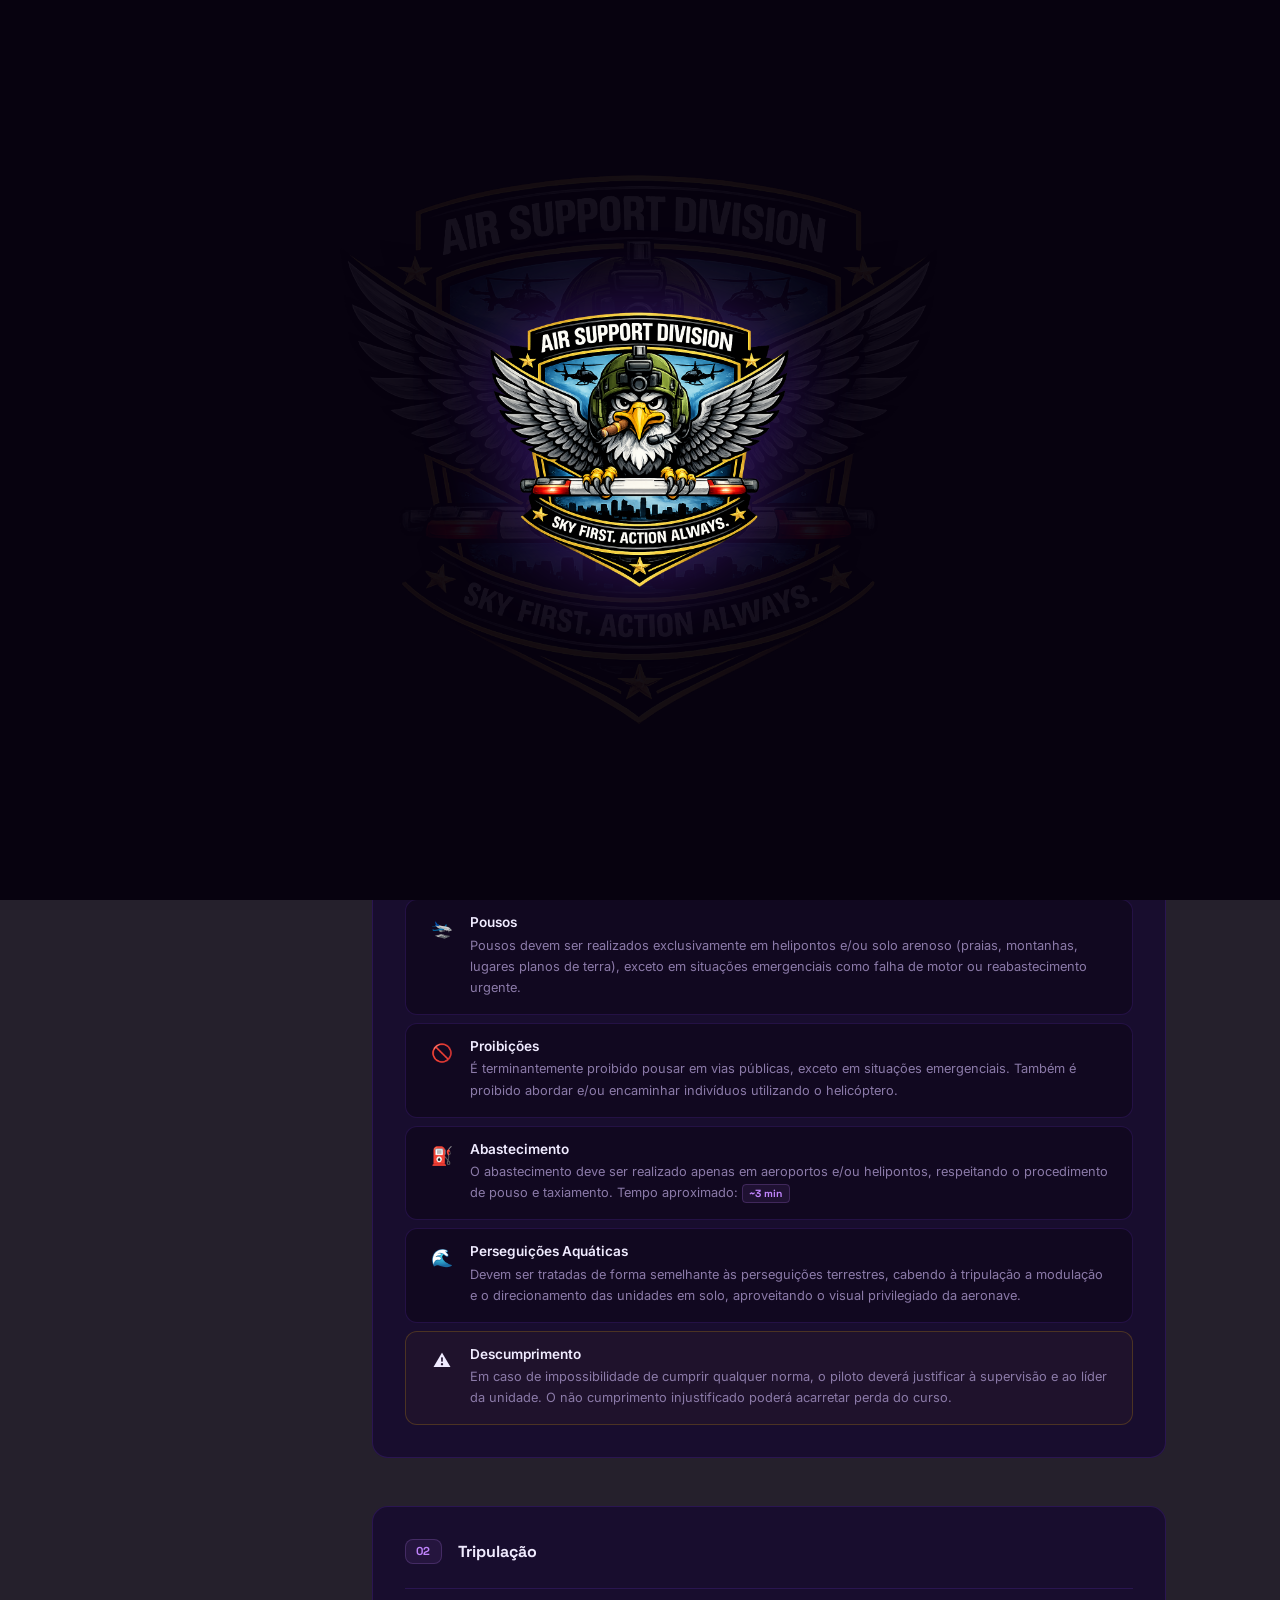
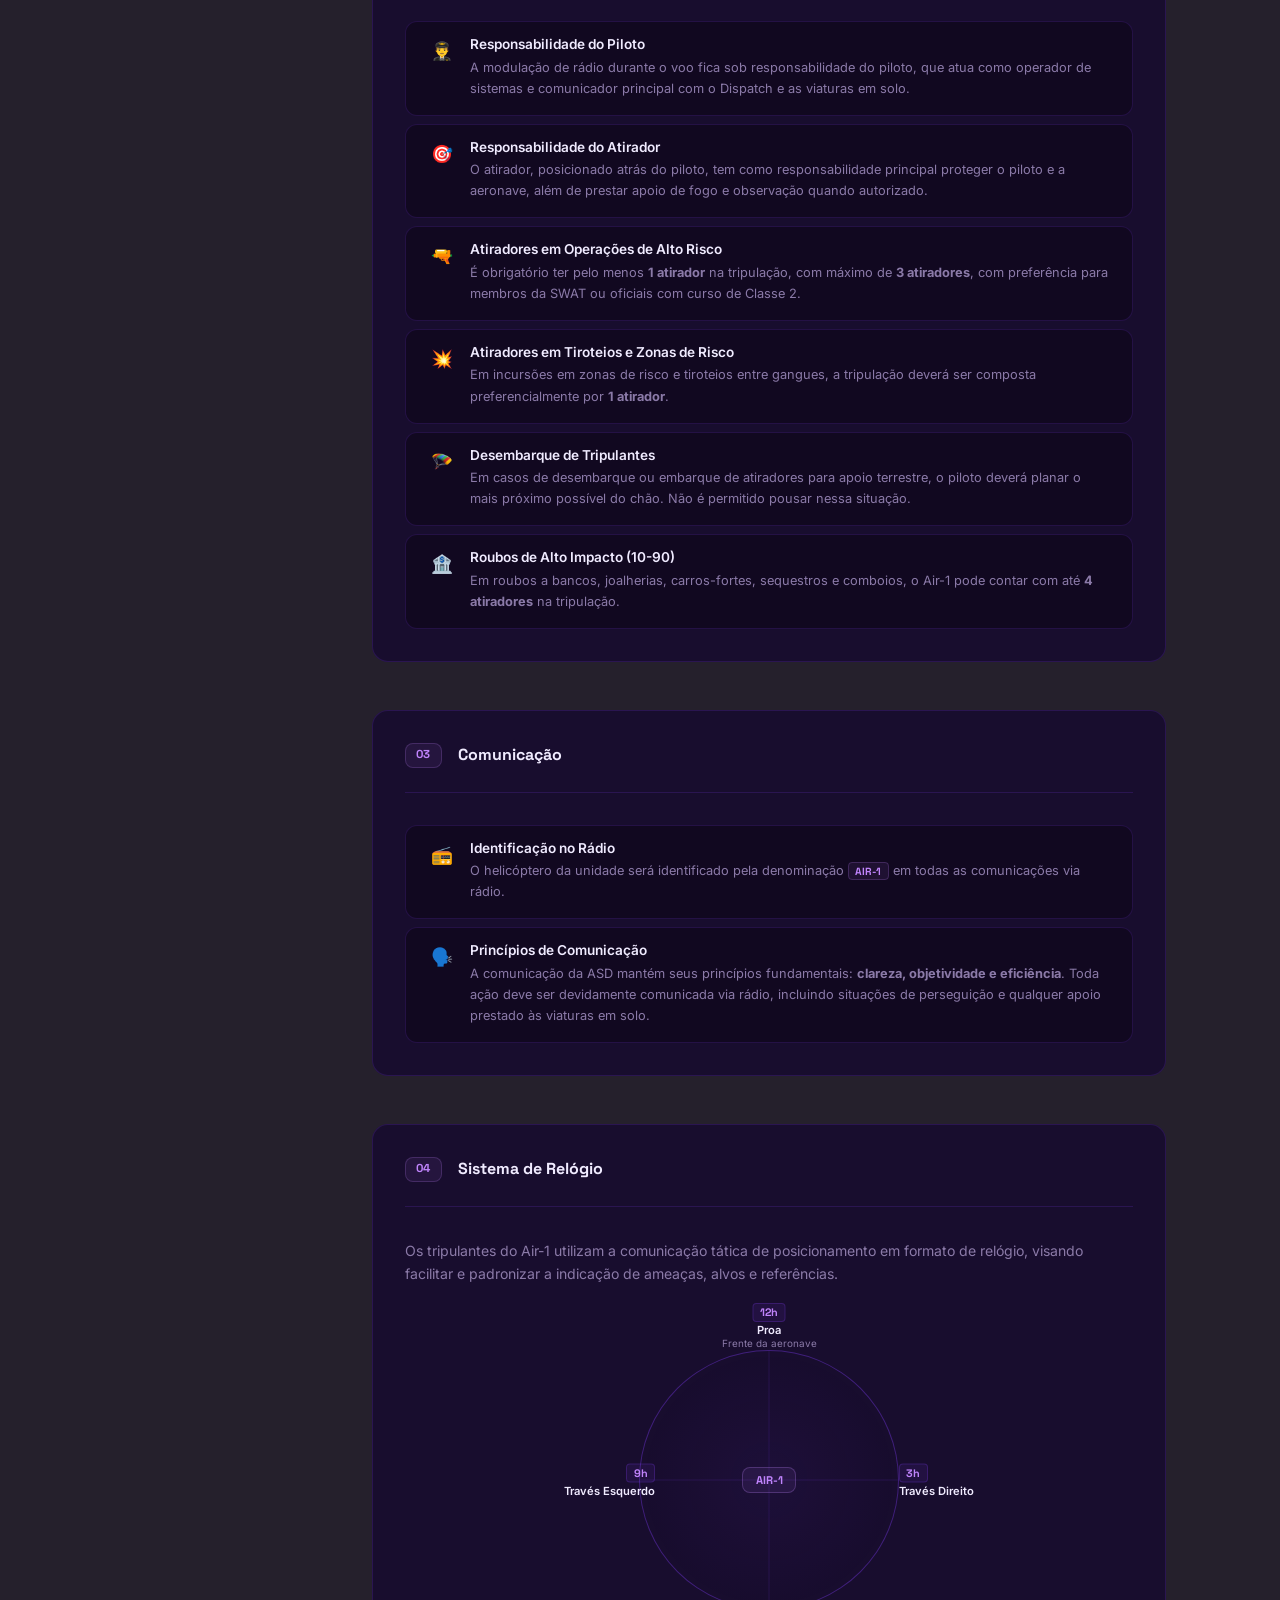
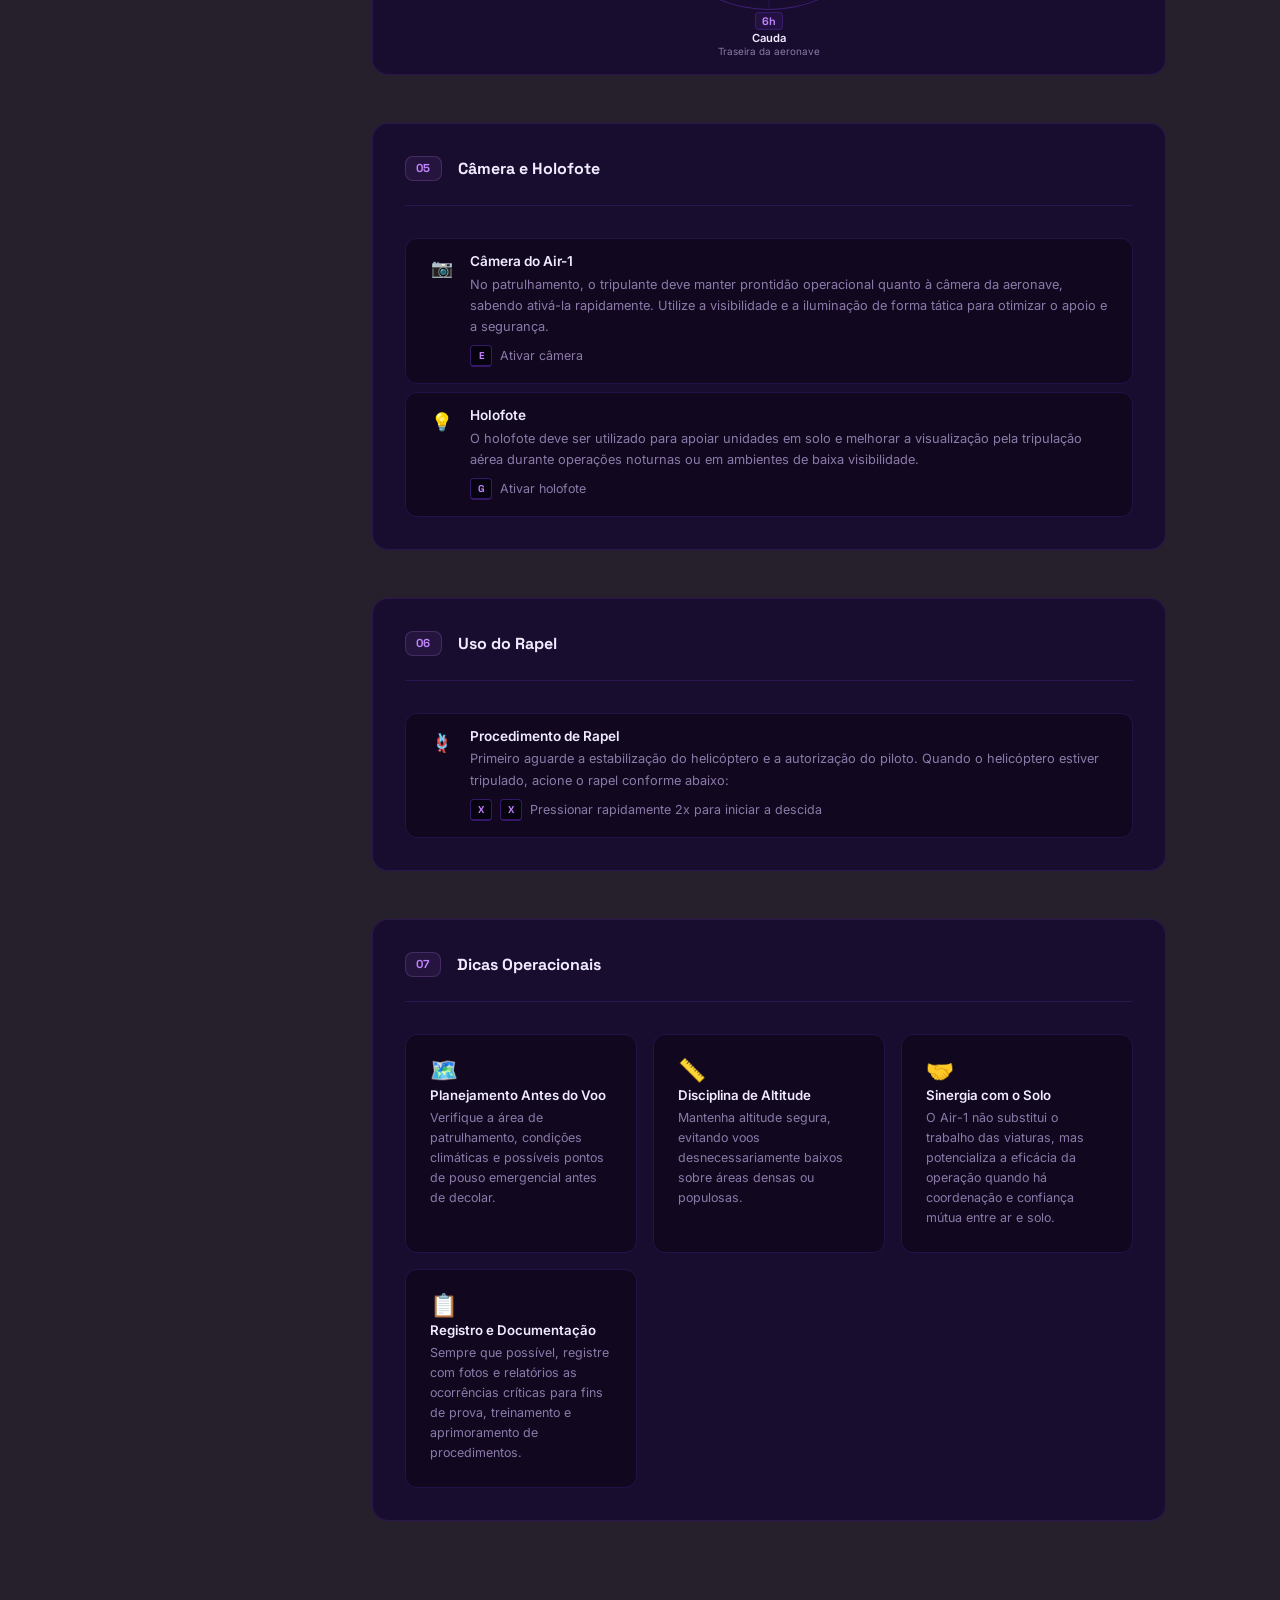
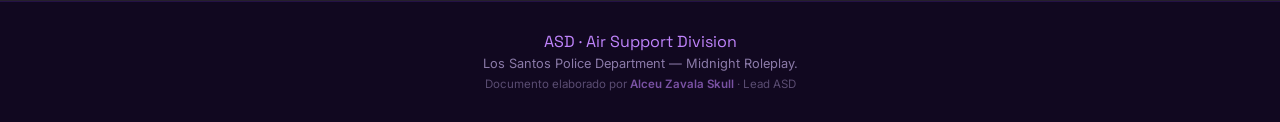
==== commit f082541b: "feat(squad-internal): fix locales paths" ====
--- a/pages/regulations.html
+++ b/pages/regulations.html
@@ -5,7 +5,7 @@
   <script src="../assets/js/splash.js" defer></script>
   <meta name="viewport" content="width=device-width, initial-scale=1.0"/>
   <meta name="description" content="Regulamento Básico da Air Support Division — LSPD."/>
-  <link rel="icon" type="image/png" href="assets/images/logo-asd.png"/>
+  <link rel="icon" type="image/png" href="../assets/images/logo-asd.png"/>
   <title>Regulamento | ASD – LSPD</title>
 
   <link rel="stylesheet" href="../assets/css/reset.css"/>
--- a/assets/css/base.css
+++ b/assets/css/base.css
@@ -60,7 +60,7 @@
 .splash__bg {
   position: absolute;
   inset: 0;
-  background-image: url('assets/images/logo-asd.png');
+  background-image: url('../images/logo-asd.png');
   background-size: 50%;
   background-position: center;
   background-repeat: no-repeat;
--- a/assets/css/regulations.css
+++ b/assets/css/regulations.css
@@ -1,5 +1,5 @@
 html {
-  background-image: url('../../assets/images/image.png');
+  background-image: url('../images/image.png');
   background-size: cover;
   background-position: center top;
   background-repeat: no-repeat;
